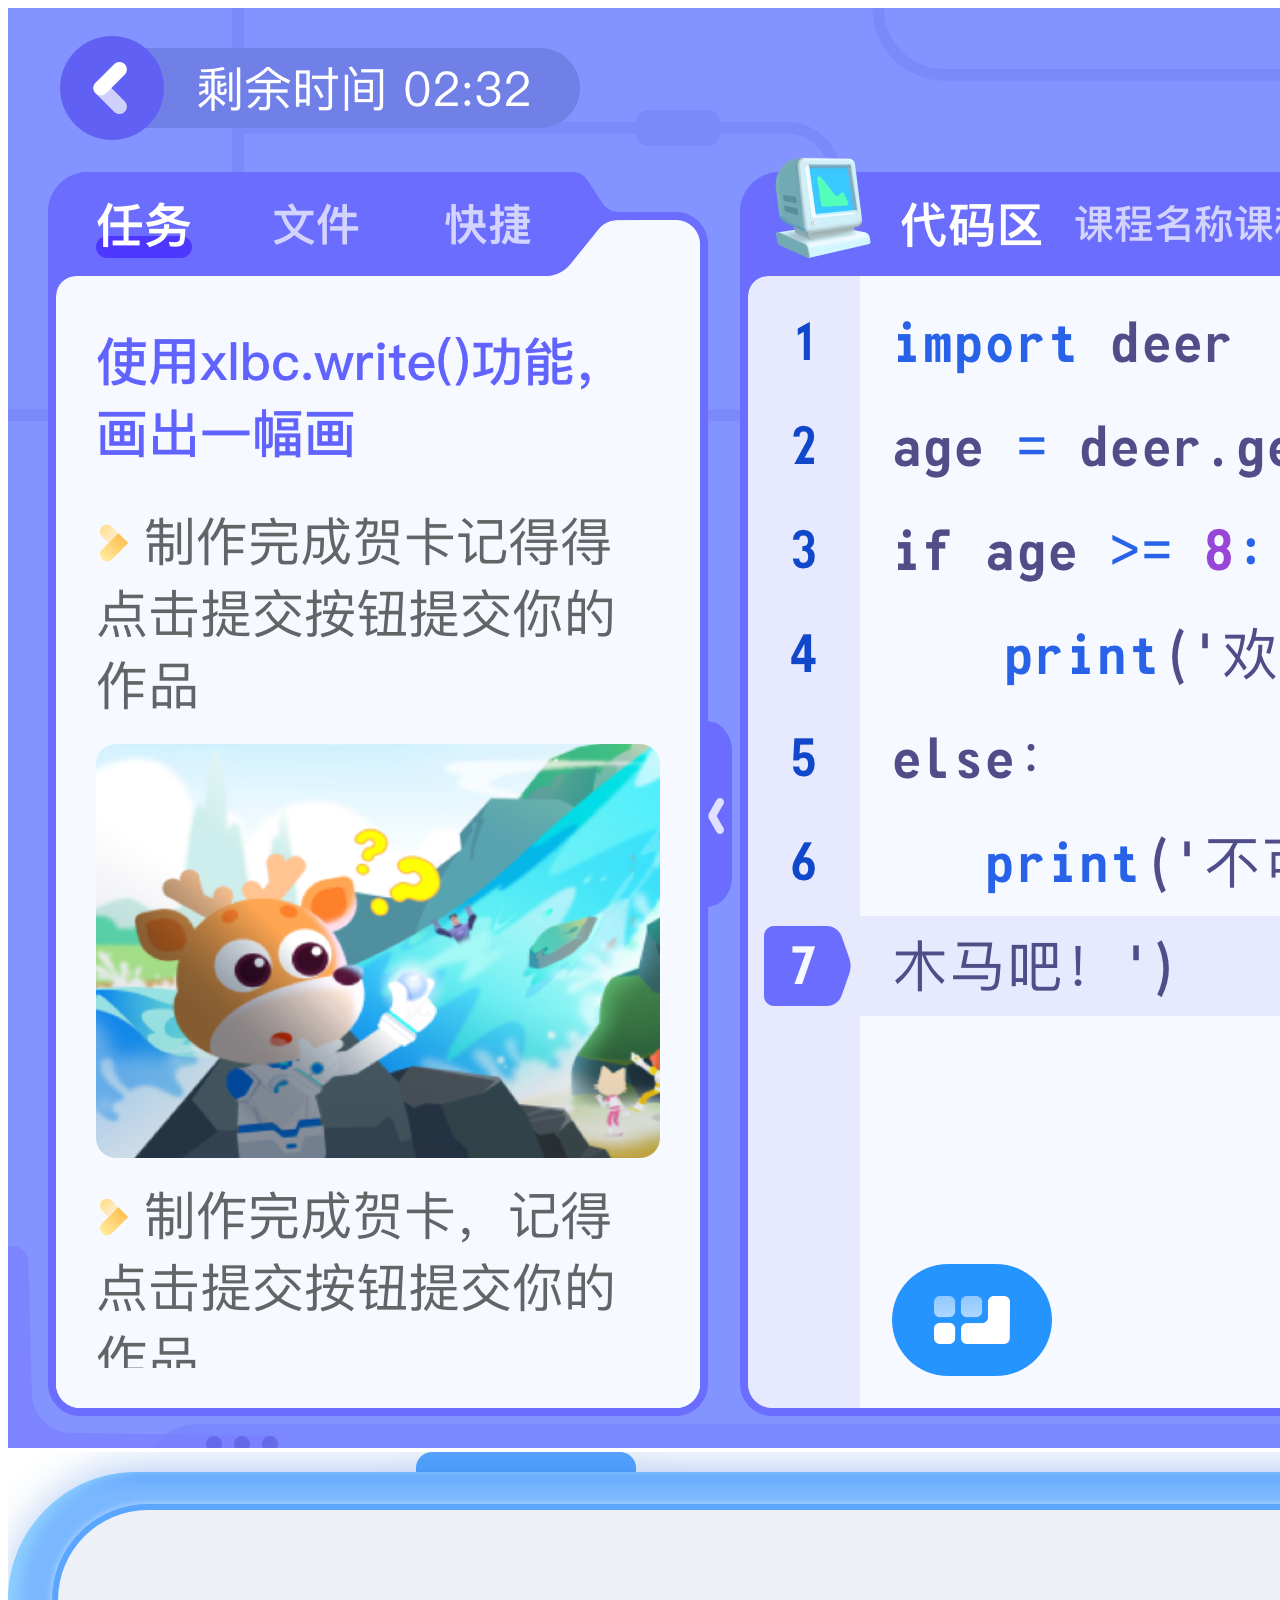
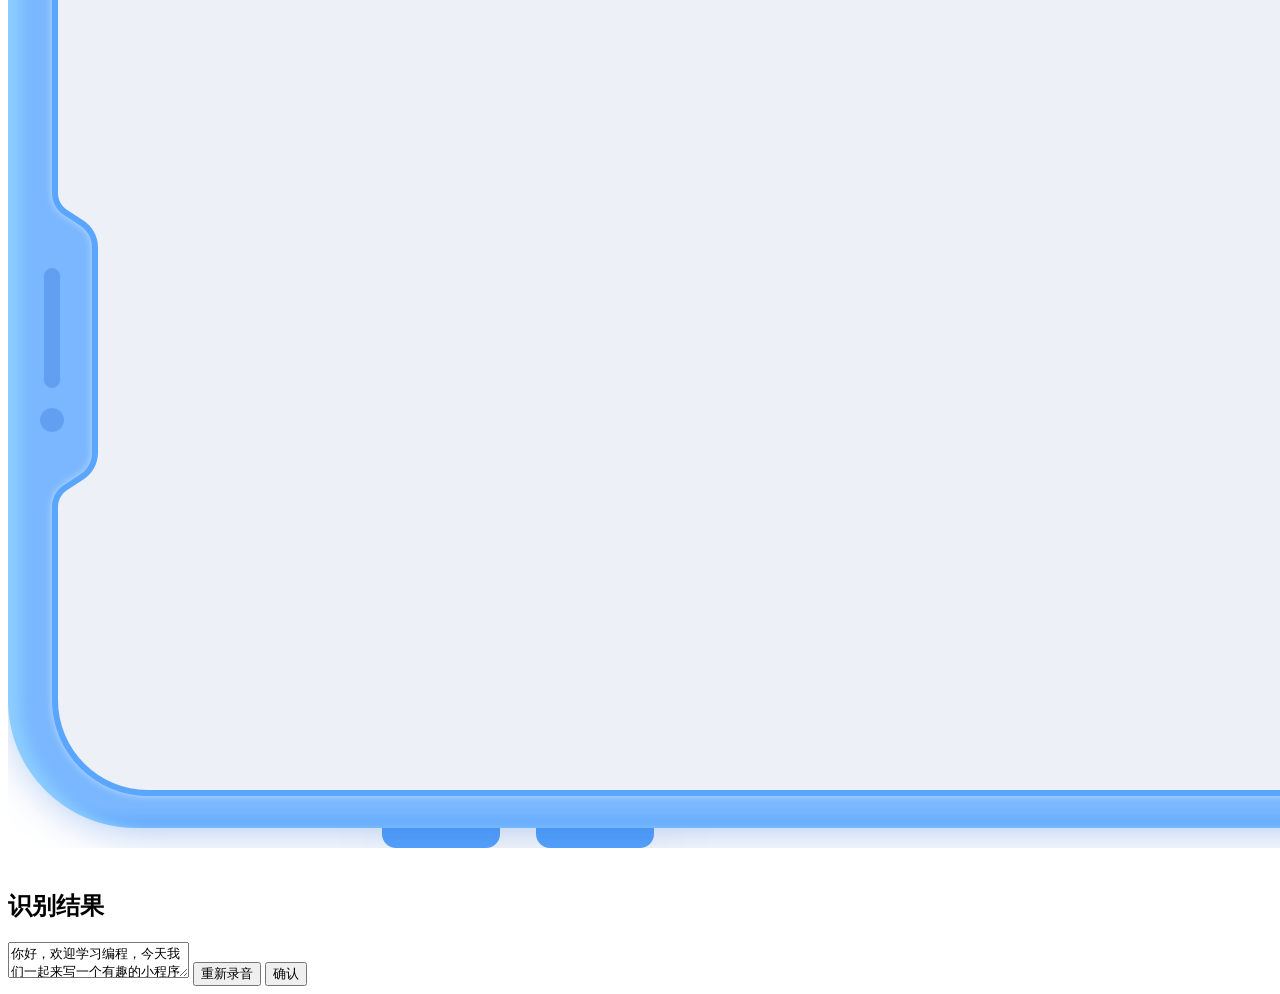
==== result.html @ 16cf3c87 "Add result.html" ====
<!doctype html>
<html lang="zh-CN">
  <head>
    <meta charset="UTF-8" />
    <meta name="viewport" content="width=device-width, initial-scale=1.0, maximum-scale=1.0, user-scalable=no" />
    <link rel="icon" href="data:," />
    <title>语音转文字 - 识别结果</title>
    <link rel="stylesheet" href="./styles.css?v=10" />
  </head>
  <body>
    <main class="viewport" aria-label="语音转文字识别结果页面">
      <section class="stage result-stage" data-node-id="49:91" data-name="移动端-识别结果">
        <img class="workspace-bg" src="./assets/bg.png" alt="" />
        <img class="center-card" src="./assets/card-bg.png" alt="" />

        <div class="phone-surface" aria-hidden="true"></div>
        <div class="mobile-shell" aria-hidden="true">
          <img src="./assets/phone-frame.png" alt="" />
        </div>

        <h1 class="result-title">识别结果</h1>

        <label class="result-box">
          <textarea aria-label="识别结果">你好，欢迎学习编程，今天我们一起来写一个有趣的小程序吧！</textarea>
        </label>

        <button class="secondary-action" type="button" id="rerecordButton">重新录音</button>
        <button class="confirm-action" type="button" id="confirmButton">确认</button>
      </section>
    </main>

    <script src="./result.js?v=3"></script>
  </body>
</html>
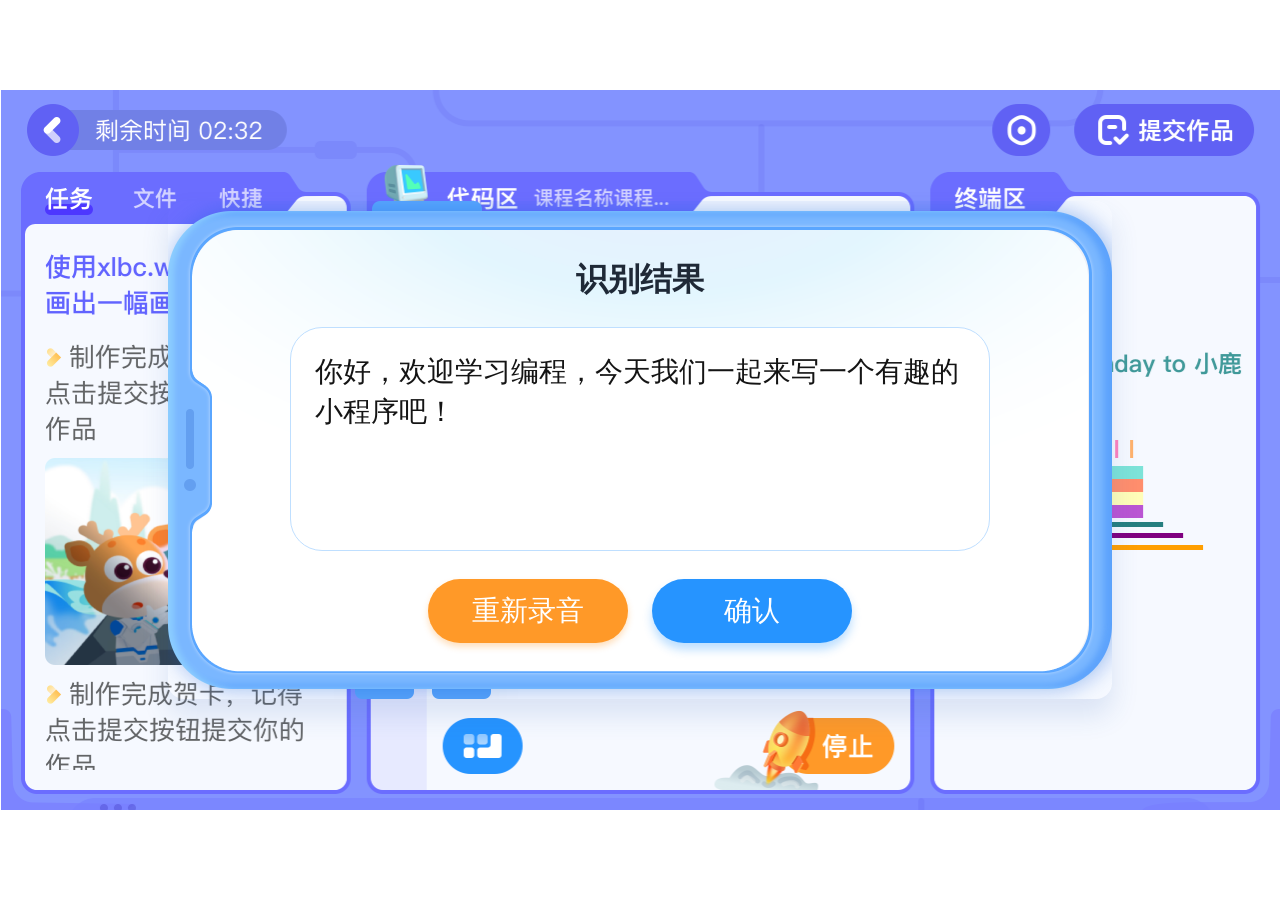
==== commit c646f987: "Update voice transcription pages" ====
--- a/result.html
+++ b/result.html
@@ -5,7 +5,7 @@
     <meta name="viewport" content="width=device-width, initial-scale=1.0, maximum-scale=1.0, user-scalable=no" />
     <link rel="icon" href="data:," />
     <title>语音转文字 - 识别结果</title>
-    <link rel="stylesheet" href="./styles.css?v=10" />
+    <link rel="stylesheet" href="./styles.css?v=13" />
   </head>
   <body>
     <main class="viewport" aria-label="语音转文字识别结果页面">
@@ -26,9 +26,10 @@
 
         <button class="secondary-action" type="button" id="rerecordButton">重新录音</button>
         <button class="confirm-action" type="button" id="confirmButton">确认</button>
+        <div class="toast" id="failureToast" role="status" aria-live="polite" aria-hidden="true">识别失败了，请稍后重试～</div>
       </section>
     </main>
 
-    <script src="./result.js?v=3"></script>
+    <script src="./result.js?v=6"></script>
   </body>
 </html>
--- a/styles.css
+++ b/styles.css
@@ -0,0 +1,534 @@
+* {
+  box-sizing: border-box;
+  margin: 0;
+  padding: 0;
+}
+
+html,
+body {
+  width: 100%;
+  height: 100%;
+  background: #ffffff;
+  font-family: -apple-system, BlinkMacSystemFont, "PingFang SC", "Helvetica Neue", Arial, sans-serif;
+  -webkit-font-smoothing: antialiased;
+}
+
+html {
+  --stage-width: 12.8;
+  --stage-height: 7.2;
+  font-size: min(calc((100vw - 1px) / var(--stage-width)), calc((100dvh - 1px) / var(--stage-height)));
+}
+
+body {
+  min-height: 100vh;
+  display: grid;
+  place-items: center;
+  overflow: auto;
+  overscroll-behavior: none;
+}
+
+button {
+  font: inherit;
+}
+
+.viewport {
+  width: 12.8rem;
+  height: 7.2rem;
+  position: relative;
+  overflow: hidden;
+  background: #ffffff;
+}
+
+.stage {
+  position: relative;
+  width: 12.8rem;
+  height: 7.2rem;
+  overflow: hidden;
+  background:
+    linear-gradient(180deg, rgba(129, 140, 248, 0.82) 0%, rgba(116, 128, 255, 0.88) 100%),
+    #7783ff;
+}
+
+.workspace-bg,
+.center-card,
+.phone-surface,
+.mobile-shell,
+.mobile-shell img {
+  position: absolute;
+  display: block;
+  pointer-events: none;
+  user-select: none;
+}
+
+.workspace-bg {
+  left: 0;
+  top: 0;
+  width: 12.8rem;
+  height: 7.2rem;
+  object-fit: cover;
+}
+
+.workspace-bg {
+  opacity: 1;
+}
+
+.center-card {
+  left: 1.68rem;
+  top: 1.11rem;
+  width: 9.44rem;
+  height: 4.98rem;
+  border-radius: 0.16rem;
+  object-fit: cover;
+  box-shadow: 0 0.16rem 0.28rem rgba(44, 94, 175, 0.14);
+}
+
+.phone-surface {
+  left: 1.92rem;
+  top: 1.4rem;
+  width: 8.96rem;
+  height: 4.42rem;
+  background: url("./assets/beijing.png") center / 100% 100% no-repeat;
+  z-index: 4;
+}
+
+.mobile-shell {
+  left: 1.92rem;
+  top: 1.4rem;
+  width: 8.96rem;
+  height: 4.41313rem;
+  display: flex;
+  align-items: center;
+  justify-content: center;
+  filter: drop-shadow(0 0.12rem 0.18rem rgba(49, 137, 255, 0.26));
+  display: none;
+  z-index: 3;
+}
+
+.mobile-shell img {
+  position: relative;
+  width: 4.41313rem;
+  height: 8.96rem;
+  max-width: none;
+  transform: rotate(-90deg);
+}
+
+.primary-action {
+  position: absolute;
+  left: 5.4rem;
+  top: 4.89rem;
+  width: 2rem;
+  height: 0.64rem;
+  border: 0;
+  border-radius: 1rem;
+  background: #2694ff;
+  box-shadow: 0 0.06687rem 0.1003rem rgba(38, 148, 255, 0.3);
+  color: #ffffff;
+  font-size: 0.28rem;
+  font-weight: 500;
+  line-height: normal;
+  text-align: center;
+  cursor: pointer;
+  transition: transform 160ms ease, background 160ms ease, box-shadow 160ms ease;
+  z-index: 5;
+}
+
+.primary-action:hover {
+  background: #168aff;
+  box-shadow: 0 0.1rem 0.18rem rgba(38, 148, 255, 0.34);
+  transform: translateY(-0.01rem);
+}
+
+.primary-action:active {
+  background: #0e7feb;
+  box-shadow: 0 0.04rem 0.08rem rgba(38, 148, 255, 0.28);
+  transform: translateY(0.01rem) scale(0.985);
+}
+
+.voice-visual {
+  position: absolute;
+  left: 5.5rem;
+  top: 1.6rem;
+  width: 1.8rem;
+  height: 1.8rem;
+  animation: floatMic 2.5s ease-in-out infinite;
+  z-index: 5;
+}
+
+.mic-shadow {
+  position: absolute;
+  left: 0.25rem;
+  top: 1.4rem;
+  width: 1.3rem;
+  height: 0.24rem;
+  background: radial-gradient(ellipse at center, rgba(70, 145, 250, 0.1) 0%, rgba(70, 145, 250, 0) 50%);
+}
+
+.mic-orb {
+  position: absolute;
+  left: 0.4rem;
+  top: 0.4rem;
+  width: 1rem;
+  height: 1rem;
+  display: grid;
+  place-items: center;
+  border-radius: 0.99rem;
+  background: linear-gradient(135deg, rgb(83, 150, 255) 0%, rgb(117, 101, 255) 100%);
+  filter: drop-shadow(0 0.11455rem 0.13091rem rgba(56, 189, 248, 0.12));
+}
+
+.mic-orb img {
+  display: block;
+  width: 0.54rem;
+  height: 0.54rem;
+  pointer-events: none;
+  user-select: none;
+}
+
+.copy-block {
+  position: absolute;
+  left: 4.12rem;
+  top: 3.4rem;
+  width: 4.56rem;
+  height: 0.64rem;
+  text-align: center;
+  z-index: 5;
+}
+
+.copy-block h1 {
+  color: #1f2937;
+  font-size: 0.28rem;
+  font-weight: 500;
+  line-height: 0.28rem;
+}
+
+.copy-block p {
+  margin-top: 0.16rem;
+  color: #6b7280;
+  font-size: 0.2rem;
+  font-weight: 400;
+  line-height: 0.2rem;
+}
+
+.recording-visual {
+  position: absolute;
+  left: 5.6rem;
+  top: 1.6rem;
+  width: 1.6rem;
+  height: 1.6rem;
+  z-index: 5;
+}
+
+.recording-mic-wrap {
+  position: absolute;
+  left: 0.29rem;
+  top: 0.29rem;
+  width: 1.02rem;
+  height: 1.02rem;
+  animation: pulseRing 1.8s ease-in-out infinite;
+}
+
+.record-progress {
+  position: absolute;
+  left: 0;
+  top: 0;
+  width: 1.02rem;
+  height: 1.02rem;
+  transform: rotate(-90deg);
+  pointer-events: none;
+}
+
+.record-progress-track,
+.record-progress-value {
+  fill: none;
+  stroke-width: 3.5556;
+}
+
+.record-progress-track {
+  stroke: rgba(137, 165, 255, 0.3);
+}
+
+.record-progress-value {
+  stroke: #89a5ff;
+  stroke-linecap: round;
+  stroke-dasharray: 309.27;
+  stroke-dashoffset: 309.27;
+  transition: stroke-dashoffset 120ms linear;
+}
+
+.recording-mic-core {
+  position: absolute;
+  left: 0.07rem;
+  top: 0.07rem;
+  width: 0.88rem;
+  height: 0.88rem;
+  display: grid;
+  place-items: center;
+  border-radius: 50%;
+  background: linear-gradient(135deg, #5396ff 0%, #7565ff 100%);
+  filter: drop-shadow(0 0.1rem 0.12rem rgba(56, 189, 248, 0.12));
+}
+
+.recording-mic-core img {
+  display: block;
+  width: 0.54rem;
+  height: 0.54rem;
+  pointer-events: none;
+  user-select: none;
+}
+
+.listen-pill {
+  position: absolute;
+  left: 5.87rem;
+  top: 3.16rem;
+  width: 1.06rem;
+  height: 0.29rem;
+  display: flex;
+  align-items: center;
+  gap: 0.06rem;
+  padding: 0 0.14rem;
+  border-radius: 99.99rem;
+  background: rgba(56, 189, 248, 0.12);
+  color: #0284c7;
+  font-size: 0.12rem;
+  font-weight: 600;
+  white-space: nowrap;
+  z-index: 5;
+}
+
+.listen-pill span {
+  width: 0.08rem;
+  height: 0.08rem;
+  flex: 0 0 auto;
+  border-radius: 0.04rem;
+  background: #38bdf8;
+  animation: blinkDot 1.2s ease-in-out infinite;
+}
+
+.timer-line {
+  position: absolute;
+  left: 5.85rem;
+  top: 3.57rem;
+  height: 0.34rem;
+  display: flex;
+  align-items: center;
+  gap: 0.08rem;
+  color: #6b7280;
+  font-size: 0.16rem;
+  font-weight: 500;
+  line-height: 0.34rem;
+  white-space: nowrap;
+  z-index: 5;
+}
+
+.timer-line strong {
+  color: #1f2937;
+  font-size: 0.2rem;
+  font-weight: 600;
+  letter-spacing: 0;
+}
+
+.waveform,
+.waveform-video {
+  position: absolute;
+  left: 4.6rem;
+  top: 4.01rem;
+  width: 3.6rem;
+  height: 0.64rem;
+  object-fit: cover;
+  pointer-events: none;
+  user-select: none;
+  z-index: 5;
+}
+
+.waveform-video {
+  background: transparent;
+}
+
+.finish-action {
+  display: grid;
+  place-items: center;
+}
+
+.finish-action .finish-label,
+.finish-action .loading-icon {
+  grid-area: 1 / 1;
+}
+
+.loading-icon {
+  width: 0.32rem;
+  height: 0.32rem;
+  display: none;
+  pointer-events: none;
+  user-select: none;
+}
+
+.finish-action.is-loading .finish-label {
+  display: none;
+}
+
+.finish-action.is-loading .loading-icon {
+  display: block;
+  animation: spinLoading 0.8s linear infinite;
+}
+
+.result-title {
+  position: absolute;
+  left: 0;
+  right: 0;
+  top: 1.68rem;
+  color: #1f2937;
+  font-size: 0.32rem;
+  font-weight: 600;
+  line-height: normal;
+  text-align: center;
+  z-index: 5;
+}
+
+.result-box {
+  position: absolute;
+  left: 2.9rem;
+  top: 2.37rem;
+  width: 7rem;
+  height: 2.24rem;
+  display: block;
+  border: 0.01rem solid #bfdfff;
+  border-radius: 0.32rem;
+  background: #ffffff;
+  overflow: hidden;
+  z-index: 5;
+}
+
+.result-box textarea {
+  width: 100%;
+  height: 100%;
+  border: 0;
+  outline: 0;
+  resize: none;
+  padding: 0.24rem;
+  background: transparent;
+  color: #141414;
+  font: 400 0.28rem/1.42 -apple-system, BlinkMacSystemFont, "PingFang SC", "Helvetica Neue", Arial, sans-serif;
+}
+
+.result-box:focus-within {
+  border-color: #78bdff;
+  box-shadow: 0 0 0 0.04rem rgba(38, 148, 255, 0.12);
+}
+
+.secondary-action,
+.confirm-action {
+  position: absolute;
+  top: 4.89rem;
+  width: 2rem;
+  height: 0.64rem;
+  border: 0;
+  border-radius: 99.99rem;
+  color: #ffffff;
+  font-size: 0.28rem;
+  font-weight: 500;
+  line-height: normal;
+  text-align: center;
+  cursor: pointer;
+  transition: transform 160ms ease, background 160ms ease, box-shadow 160ms ease;
+  z-index: 5;
+}
+
+.secondary-action {
+  left: 4.28rem;
+  background: #ff9928;
+  box-shadow: 0 0.04rem 0.06rem rgba(255, 153, 40, 0.3);
+}
+
+.confirm-action {
+  left: 6.52rem;
+  background: #2694ff;
+  box-shadow: 0 0.06687rem 0.1003rem rgba(38, 148, 255, 0.3);
+}
+
+.secondary-action:hover,
+.confirm-action:hover {
+  transform: translateY(-0.01rem);
+}
+
+.confirm-action:hover {
+  transform: translateY(-0.01rem);
+}
+
+.secondary-action:active {
+  transform: translateY(0.01rem) scale(0.985);
+}
+
+.confirm-action:active {
+  transform: translateY(0.01rem) scale(0.985);
+}
+
+.toast {
+  position: absolute;
+  left: 50%;
+  top: 50%;
+  min-height: 0.4rem;
+  width: fit-content;
+  max-width: calc(100% - 0.64rem);
+  display: flex;
+  align-items: center;
+  justify-content: center;
+  padding: 0.12rem 0.32rem;
+  border-radius: 0.08rem;
+  background: rgba(0, 0, 0, 0.7);
+  color: #ffffff;
+  font-size: 0.18rem;
+  font-weight: 400;
+  line-height: 0.24rem;
+  text-align: center;
+  white-space: nowrap;
+  opacity: 0;
+  pointer-events: none;
+  transform: translate(-50%, -50%);
+  transition: opacity 160ms ease;
+  z-index: 20;
+}
+
+.toast.is-visible {
+  opacity: 1;
+}
+
+@keyframes floatMic {
+  0%,
+  100% {
+    transform: translateY(0);
+  }
+
+  50% {
+    transform: translateY(-0.07rem);
+  }
+}
+
+@keyframes blinkDot {
+  0%,
+  100% {
+    opacity: 0.45;
+    transform: scale(0.86);
+  }
+
+  50% {
+    opacity: 1;
+    transform: scale(1.16);
+  }
+}
+
+@keyframes pulseRing {
+  0%,
+  100% {
+    transform: scale(1);
+  }
+
+  50% {
+    transform: scale(1.035);
+  }
+}
+
+@keyframes spinLoading {
+  to {
+    transform: rotate(360deg);
+  }
+}
